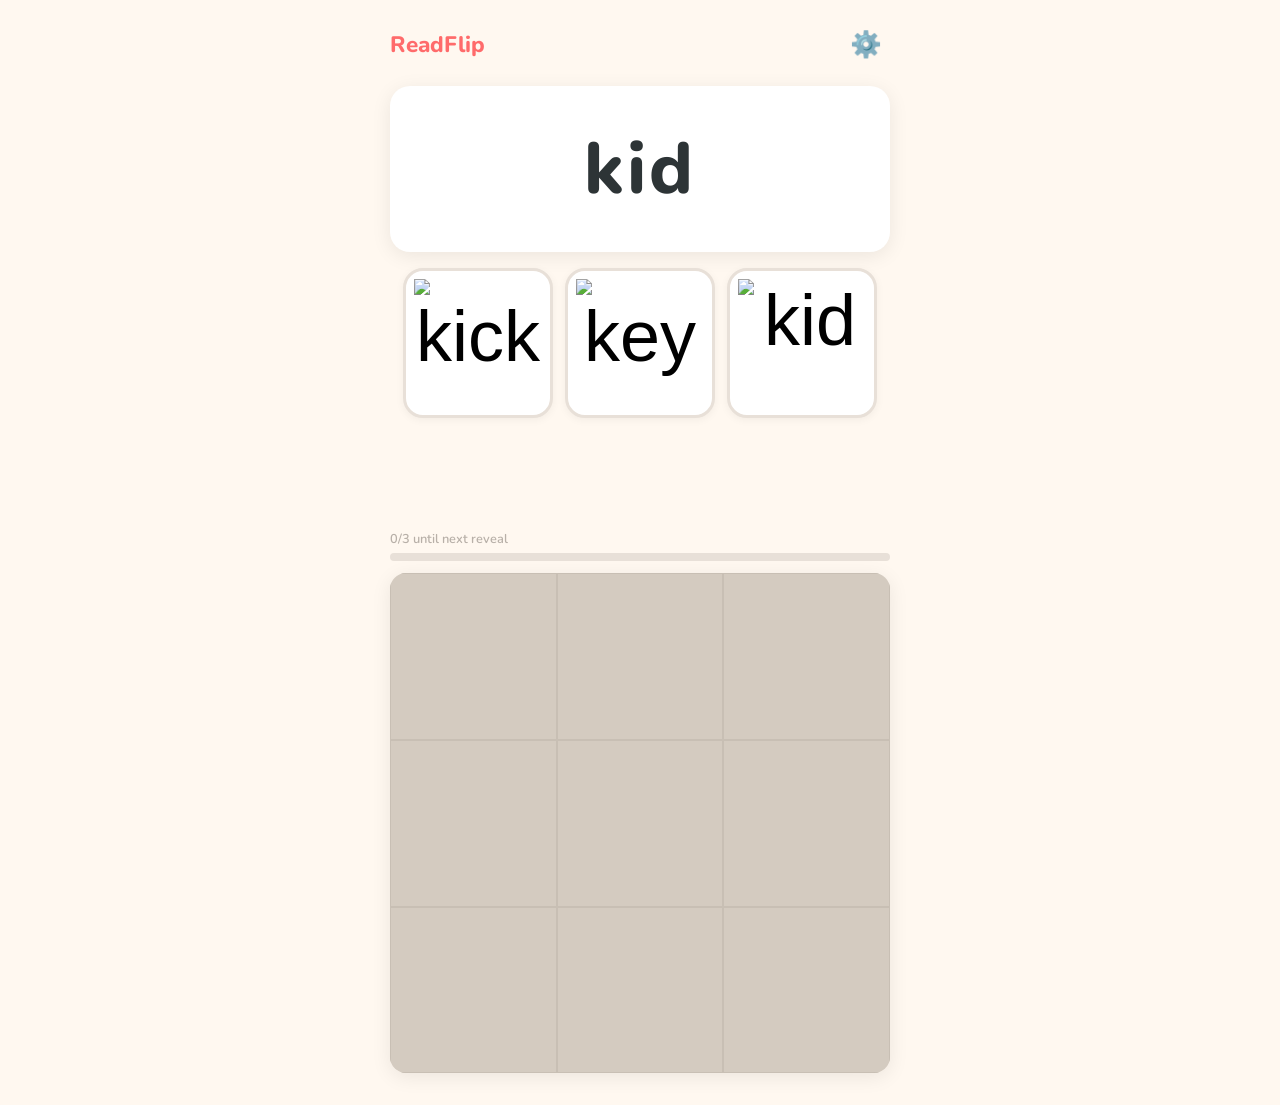
==== index.html @ 88215a0a "Initial commit: ReadFlip phonics flashcard app Static HTML/JS/CSS app for phonics practice with myst" ====
<!DOCTYPE html>
<html lang="en">
<head>
  <meta charset="UTF-8">
  <meta name="viewport" content="width=device-width, initial-scale=1.0">
  <title>ReadFlip — Phonics Flashcards</title>
  <link rel="stylesheet" href="style.css">
</head>
<body>

  <div class="header">
    <h1>ReadFlip</h1>
    <button class="settings-btn" id="settings-btn" aria-label="Settings">⚙️</button>
  </div>

  <div class="card-container">
    <div class="flashcard" id="flashcard"></div>
  </div>

  <div class="emoji-choices" id="emoji-choices"></div>

  <div class="feedback" id="feedback"></div>

  <div class="btn-row" id="next-row" style="display:none">
    <button class="next-btn" id="next-btn">Next</button>
  </div>

  <div class="session-counter" id="session-counter"></div>

  <div class="progress-section">
    <div class="progress-label" id="progress-label">0/4 until next reveal</div>
    <div class="progress-bar-track">
      <div class="progress-bar-fill" id="progress-fill" style="width: 0%"></div>
    </div>
  </div>

  <div class="mystery-section">
    <div class="mystery-wrapper" id="mystery-wrapper">
      <canvas id="mystery-canvas"></canvas>
      <div class="mystery-overlay" id="mystery-overlay"></div>
    </div>
  </div>

  <script src="wordData.js"></script>
  <script src="mysteryPictures.js"></script>
  <script src="app.js"></script>
</body>
</html>
---- style.css ----
@import url('https://fonts.googleapis.com/css2?family=Nunito:wght@400;600;700;800&display=swap');

* {
  box-sizing: border-box;
  margin: 0;
  padding: 0;
}

:root {
  --coral: #FF6B6B;
  --coral-dark: #e55a5a;
  --teal: #4ECDC4;
  --teal-dark: #3dbdb4;
  --cream: #FFF8F0;
  --warm-grey: #B8B0A8;
  --dark: #2D3436;
  --card-bg: #FFFFFF;
  --shadow: 0 4px 20px rgba(0,0,0,0.08);
  --radius: 20px;
}

body {
  font-family: 'Nunito', sans-serif;
  background: var(--cream);
  color: var(--dark);
  min-height: 100vh;
  display: flex;
  flex-direction: column;
  align-items: center;
  padding: 16px;
  -webkit-tap-highlight-color: transparent;
  user-select: none;
}

/* ---- Header ---- */
.header {
  width: 100%;
  max-width: 500px;
  display: flex;
  justify-content: space-between;
  align-items: center;
  padding: 8px 0;
  margin-bottom: 12px;
}

.header h1 {
  font-size: 1.4rem;
  font-weight: 800;
  color: var(--coral);
}

.settings-btn {
  background: none;
  border: none;
  font-size: 1.6rem;
  cursor: pointer;
  padding: 8px;
  border-radius: 50%;
  transition: background 0.2s;
  line-height: 1;
}

.settings-btn:hover {
  background: rgba(0,0,0,0.05);
}

/* ---- Flashcard ---- */
.card-container {
  width: 100%;
  max-width: 500px;
  margin-bottom: 16px;
}

.flashcard {
  background: var(--card-bg);
  border-radius: var(--radius);
  box-shadow: var(--shadow);
  padding: 40px 32px;
  text-align: center;
  min-height: 140px;
  display: flex;
  flex-direction: column;
  align-items: center;
  justify-content: center;
}

.flashcard-word {
  font-size: 3.5rem;
  font-weight: 800;
  letter-spacing: 0.04em;
  line-height: 1.2;
}

/* ---- Emoji choices ---- */
.emoji-choices {
  width: 100%;
  max-width: 500px;
  display: flex;
  gap: 12px;
  margin-bottom: 16px;
  justify-content: center;
}

.emoji-btn {
  flex: 1;
  max-width: 150px;
  aspect-ratio: 1;
  font-size: 3.5rem;
  background: var(--card-bg);
  border: 3px solid #E8E0D8;
  border-radius: var(--radius);
  cursor: pointer;
  display: flex;
  align-items: center;
  justify-content: center;
  transition: transform 0.12s ease, border-color 0.12s ease;
  box-shadow: 0 2px 8px rgba(0,0,0,0.05);
  position: relative;
  padding: 8px;
  overflow: hidden;
}

.emoji-btn img {
  display: block;
  width: 100%;
  height: 100%;
  object-fit: contain;
  pointer-events: none;
}

.emoji-btn:active {
  transform: scale(0.94);
}

.emoji-btn.correct {
  border-color: var(--teal);
  background: #E8FFF8;
  animation: popCorrect 0.4s ease;
}

.emoji-btn.wrong {
  border-color: var(--coral);
  opacity: 0.4;
}

.emoji-btn.reveal {
  border-color: var(--teal);
  background: #E8FFF8;
}

.emoji-btn.disabled {
  pointer-events: none;
}

@keyframes popCorrect {
  0% { transform: scale(1); }
  40% { transform: scale(1.12); }
  100% { transform: scale(1); }
}

/* ---- Feedback (tick / cross) ---- */
.feedback {
  width: 100%;
  max-width: 500px;
  text-align: center;
  min-height: 60px;
  display: flex;
  align-items: center;
  justify-content: center;
  margin-bottom: 8px;
}

.feedback-tick {
  font-size: 3rem;
  color: var(--teal);
  animation: tickPop 0.5s ease;
}

.feedback-try-again {
  font-size: 1.1rem;
  color: var(--coral);
  font-weight: 700;
  animation: fadeInUp 0.3s ease;
}

@keyframes tickPop {
  0% { transform: scale(0); opacity: 0; }
  50% { transform: scale(1.3); }
  100% { transform: scale(1); opacity: 1; }
}

@keyframes fadeInUp {
  from { opacity: 0; transform: translateY(12px); }
  to { opacity: 1; transform: translateY(0); }
}

/* ---- Button row ---- */
.btn-row {
  width: 100%;
  max-width: 500px;
  display: flex;
  gap: 10px;
  margin-bottom: 12px;
}

.next-btn {
  flex: 1;
  padding: 16px;
  font-size: 1.2rem;
  font-weight: 700;
  font-family: 'Nunito', sans-serif;
  background: var(--coral);
  color: white;
  border: none;
  border-radius: var(--radius);
  cursor: pointer;
  transition: background 0.2s, transform 0.1s;
}

.next-btn:hover {
  background: var(--coral-dark);
}

.next-btn:active {
  transform: scale(0.97);
}

/* ---- Session counter ---- */
.session-counter {
  font-size: 0.85rem;
  color: var(--warm-grey);
  font-weight: 600;
  margin-bottom: 12px;
  min-height: 1.2em;
}

/* ---- Progress bar ---- */
.progress-section {
  width: 100%;
  max-width: 500px;
  margin-bottom: 12px;
}

.progress-label {
  font-size: 0.8rem;
  color: var(--warm-grey);
  margin-bottom: 5px;
  font-weight: 600;
}

.progress-bar-track {
  width: 100%;
  height: 8px;
  background: #E8E0D8;
  border-radius: 4px;
  overflow: hidden;
}

.progress-bar-fill {
  height: 100%;
  background: var(--teal);
  border-radius: 4px;
  transition: width 0.4s ease;
}

/* ---- Mystery Picture ---- */
.mystery-section {
  width: 100%;
  max-width: 500px;
  margin-bottom: 16px;
}

.mystery-wrapper {
  position: relative;
  width: 100%;
  aspect-ratio: 1;
  border-radius: 16px;
  overflow: hidden;
  box-shadow: var(--shadow);
}

#mystery-canvas {
  display: block;
  width: 100%;
  height: 100%;
}

.mystery-overlay {
  position: absolute;
  inset: 0;
  display: grid;
  grid-template-columns: repeat(3, 1fr);
  grid-template-rows: repeat(3, 1fr);
}

.overlay-cell {
  background: #D4CBC0;
  transition: background 0.5s ease, opacity 0.5s ease;
  border: 1px solid #C8BFB4;
}

.overlay-cell.revealed {
  background: transparent;
  border-color: transparent;
  animation: cellReveal 0.5s ease forwards;
}

@keyframes cellReveal {
  0% { opacity: 1; }
  50% { opacity: 0.5; background: rgba(255,255,255,0.4); }
  100% { opacity: 0; }
}

/* ---- Empty state ---- */
.empty-state {
  text-align: center;
  padding: 40px 20px;
}

.empty-state p {
  font-size: 1.1rem;
  color: var(--warm-grey);
  margin-bottom: 12px;
}

/* ---- Celebration overlay ---- */
.celebration {
  position: fixed;
  inset: 0;
  background: rgba(0,0,0,0.5);
  display: flex;
  flex-direction: column;
  align-items: center;
  justify-content: center;
  z-index: 100;
  animation: fadeIn 0.3s ease;
  padding: 20px;
}

.celebration-content {
  background: var(--card-bg);
  border-radius: var(--radius);
  padding: 32px;
  text-align: center;
  max-width: 360px;
  width: 100%;
  animation: bounceIn 0.5s ease;
}

.celebration-canvas-wrap {
  width: 100%;
  aspect-ratio: 1;
  border-radius: 12px;
  overflow: hidden;
  margin-bottom: 16px;
}

.celebration-canvas-wrap canvas {
  width: 100%;
  height: 100%;
  display: block;
}

.celebration h2 {
  font-size: 1.5rem;
  color: var(--coral);
  margin-bottom: 8px;
}

.celebration p {
  color: var(--warm-grey);
  margin-bottom: 20px;
}

.celebration button {
  padding: 12px 32px;
  font-size: 1.1rem;
  font-weight: 700;
  font-family: 'Nunito', sans-serif;
  background: var(--teal);
  color: white;
  border: none;
  border-radius: var(--radius);
  cursor: pointer;
}

@keyframes fadeIn {
  from { opacity: 0; }
  to { opacity: 1; }
}

@keyframes bounceIn {
  0% { transform: scale(0.7); opacity: 0; }
  60% { transform: scale(1.05); }
  100% { transform: scale(1); opacity: 1; }
}

/* ---- Settings Panel ---- */
.settings-overlay {
  position: fixed;
  inset: 0;
  background: rgba(0,0,0,0.4);
  z-index: 50;
  animation: fadeIn 0.2s ease;
}

.settings-panel {
  position: fixed;
  bottom: 0;
  left: 0;
  right: 0;
  max-height: 85vh;
  background: var(--card-bg);
  border-radius: 24px 24px 0 0;
  padding: 24px 20px;
  z-index: 51;
  overflow-y: auto;
  animation: slideUp 0.3s ease;
}

@keyframes slideUp {
  from { transform: translateY(100%); }
  to { transform: translateY(0); }
}

.settings-header {
  display: flex;
  justify-content: space-between;
  align-items: center;
  margin-bottom: 8px;
}

.settings-header h2 {
  font-size: 1.2rem;
  font-weight: 800;
}

.close-btn {
  background: none;
  border: none;
  font-size: 1.5rem;
  cursor: pointer;
  padding: 8px;
  line-height: 1;
  color: var(--warm-grey);
}

.word-count {
  font-size: 0.95rem;
  color: var(--teal);
  font-weight: 700;
  margin-bottom: 20px;
}

.sound-group {
  margin-bottom: 20px;
}

.sound-group-header {
  display: flex;
  align-items: center;
  gap: 8px;
  margin-bottom: 10px;
  cursor: pointer;
  padding: 4px 0;
}

.sound-group-header h3 {
  font-size: 0.95rem;
  font-weight: 700;
  color: var(--dark);
}

.group-toggle {
  font-size: 0.75rem;
  color: var(--teal);
  font-weight: 700;
  background: none;
  border: 1px solid var(--teal);
  border-radius: 8px;
  padding: 2px 8px;
  cursor: pointer;
  margin-left: auto;
}

.sound-chips {
  display: flex;
  flex-wrap: wrap;
  gap: 8px;
}

.sound-chip {
  padding: 8px 14px;
  border-radius: 12px;
  font-size: 0.95rem;
  font-weight: 700;
  font-family: 'Nunito', sans-serif;
  cursor: pointer;
  transition: all 0.15s ease;
  border: 2px solid #D4CBC0;
  background: transparent;
  color: var(--warm-grey);
  min-width: 44px;
  min-height: 44px;
  display: flex;
  align-items: center;
  justify-content: center;
}

.sound-chip.active {
  background: var(--teal);
  border-color: var(--teal);
  color: white;
}

.sound-chip:active {
  transform: scale(0.93);
}

/* ---- Responsive ---- */
@media (max-width: 400px) {
  .flashcard-word {
    font-size: 2.8rem;
  }
  .flashcard {
    padding: 32px 24px;
    min-height: 120px;
  }
  .emoji-btn {
    font-size: 2.8rem;
  }
}

@media (min-width: 768px) {
  .flashcard-word {
    font-size: 4.5rem;
  }
  .emoji-btn {
    font-size: 4.5rem;
  }
}
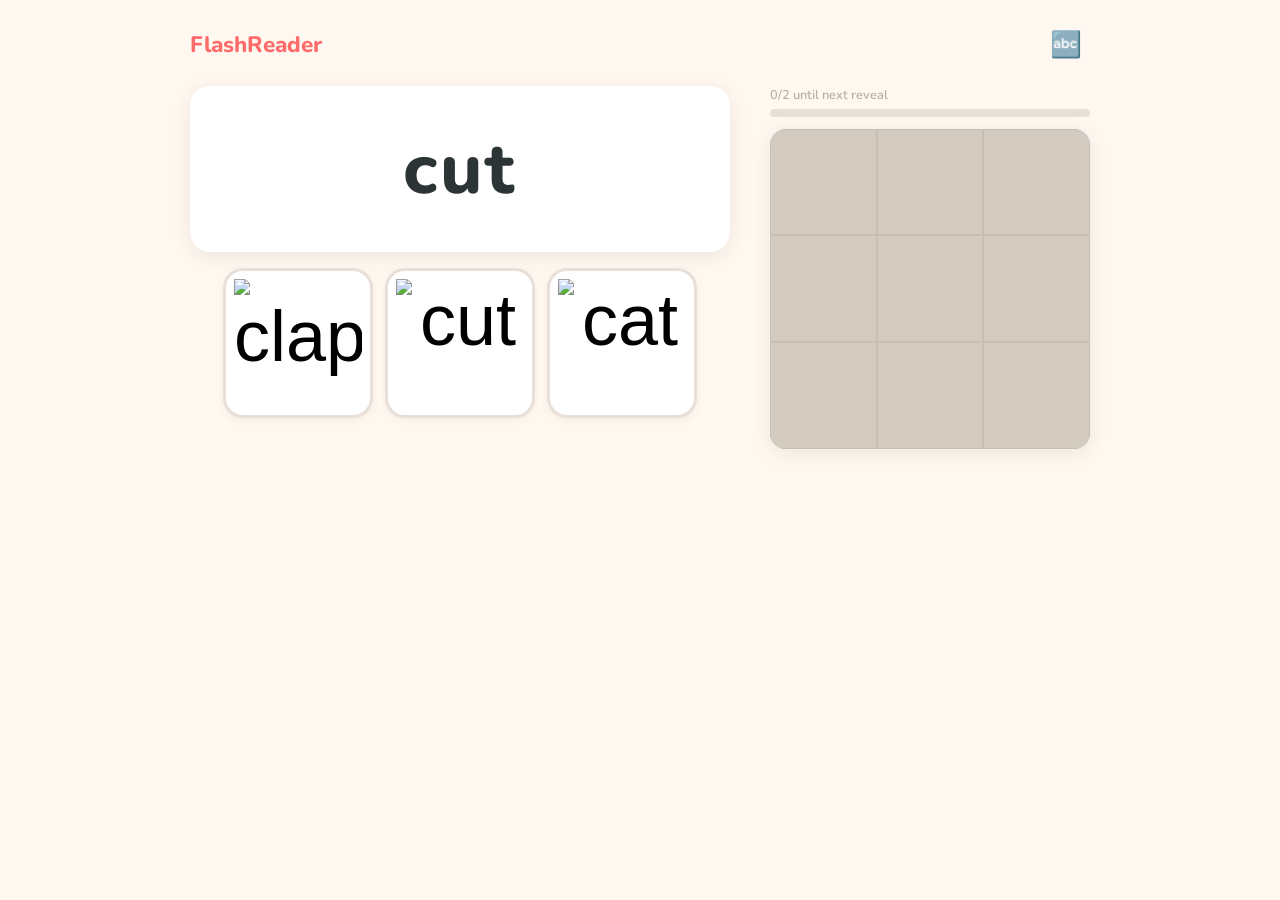
==== commit 78e6fb30: "Rename to FlashReader, reduce reveal threshold, improve layout - Rename app from ReadFlip to FlashRe" ====
--- a/index.html
+++ b/index.html
@@ -3,41 +3,47 @@
 <head>
   <meta charset="UTF-8">
   <meta name="viewport" content="width=device-width, initial-scale=1.0">
-  <title>ReadFlip — Phonics Flashcards</title>
+  <title>FlashReader — Phonics Flashcards</title>
   <link rel="stylesheet" href="style.css">
 </head>
 <body>
 
   <div class="header">
-    <h1>ReadFlip</h1>
-    <button class="settings-btn" id="settings-btn" aria-label="Settings">⚙️</button>
+    <h1>FlashReader</h1>
+    <button class="settings-btn" id="settings-btn" aria-label="Settings" title="Pick which sounds to include">🔤</button>
   </div>
 
-  <div class="card-container">
-    <div class="flashcard" id="flashcard"></div>
-  </div>
+  <div class="main-layout">
+    <div class="quiz-column">
+      <div class="card-container">
+        <div class="flashcard" id="flashcard"></div>
+      </div>
 
-  <div class="emoji-choices" id="emoji-choices"></div>
+      <div class="emoji-choices" id="emoji-choices"></div>
 
-  <div class="feedback" id="feedback"></div>
+      <div class="feedback" id="feedback"></div>
 
-  <div class="btn-row" id="next-row" style="display:none">
-    <button class="next-btn" id="next-btn">Next</button>
-  </div>
+      <div class="btn-row" id="next-row" style="display:none">
+        <button class="next-btn" id="next-btn">Next</button>
+      </div>
 
-  <div class="session-counter" id="session-counter"></div>
+      <div class="session-counter" id="session-counter"></div>
+    </div>
 
-  <div class="progress-section">
-    <div class="progress-label" id="progress-label">0/4 until next reveal</div>
-    <div class="progress-bar-track">
-      <div class="progress-bar-fill" id="progress-fill" style="width: 0%"></div>
-    </div>
-  </div>
+    <div class="picture-column">
+      <div class="progress-section">
+        <div class="progress-label" id="progress-label">0/4 until next reveal</div>
+        <div class="progress-bar-track">
+          <div class="progress-bar-fill" id="progress-fill" style="width: 0%"></div>
+        </div>
+      </div>
 
-  <div class="mystery-section">
-    <div class="mystery-wrapper" id="mystery-wrapper">
-      <canvas id="mystery-canvas"></canvas>
-      <div class="mystery-overlay" id="mystery-overlay"></div>
+      <div class="mystery-section">
+        <div class="mystery-wrapper" id="mystery-wrapper">
+          <canvas id="mystery-canvas"></canvas>
+          <div class="mystery-overlay" id="mystery-overlay"></div>
+        </div>
+      </div>
     </div>
   </div>
 
--- a/style.css
+++ b/style.css
@@ -517,6 +517,26 @@
   transform: scale(0.93);
 }
 
+/* ---- Layout ---- */
+.main-layout {
+  width: 100%;
+  max-width: 500px;
+  display: flex;
+  flex-direction: column;
+  align-items: center;
+}
+
+.quiz-column {
+  width: 100%;
+  display: flex;
+  flex-direction: column;
+  align-items: center;
+}
+
+.picture-column {
+  width: 100%;
+}
+
 /* ---- Responsive ---- */
 @media (max-width: 400px) {
   .flashcard-word {
@@ -532,6 +552,38 @@
 }
 
 @media (min-width: 768px) {
+  .header {
+    max-width: 900px;
+  }
+
+  .main-layout {
+    max-width: 900px;
+    flex-direction: row;
+    align-items: flex-start;
+    gap: 40px;
+  }
+
+  .quiz-column {
+    flex: 1;
+    min-width: 0;
+  }
+
+  .card-container,
+  .emoji-choices,
+  .feedback,
+  .btn-row,
+  .progress-section,
+  .mystery-section {
+    max-width: none;
+  }
+
+  .picture-column {
+    width: 320px;
+    flex-shrink: 0;
+    position: sticky;
+    top: 16px;
+  }
+
   .flashcard-word {
     font-size: 4.5rem;
   }
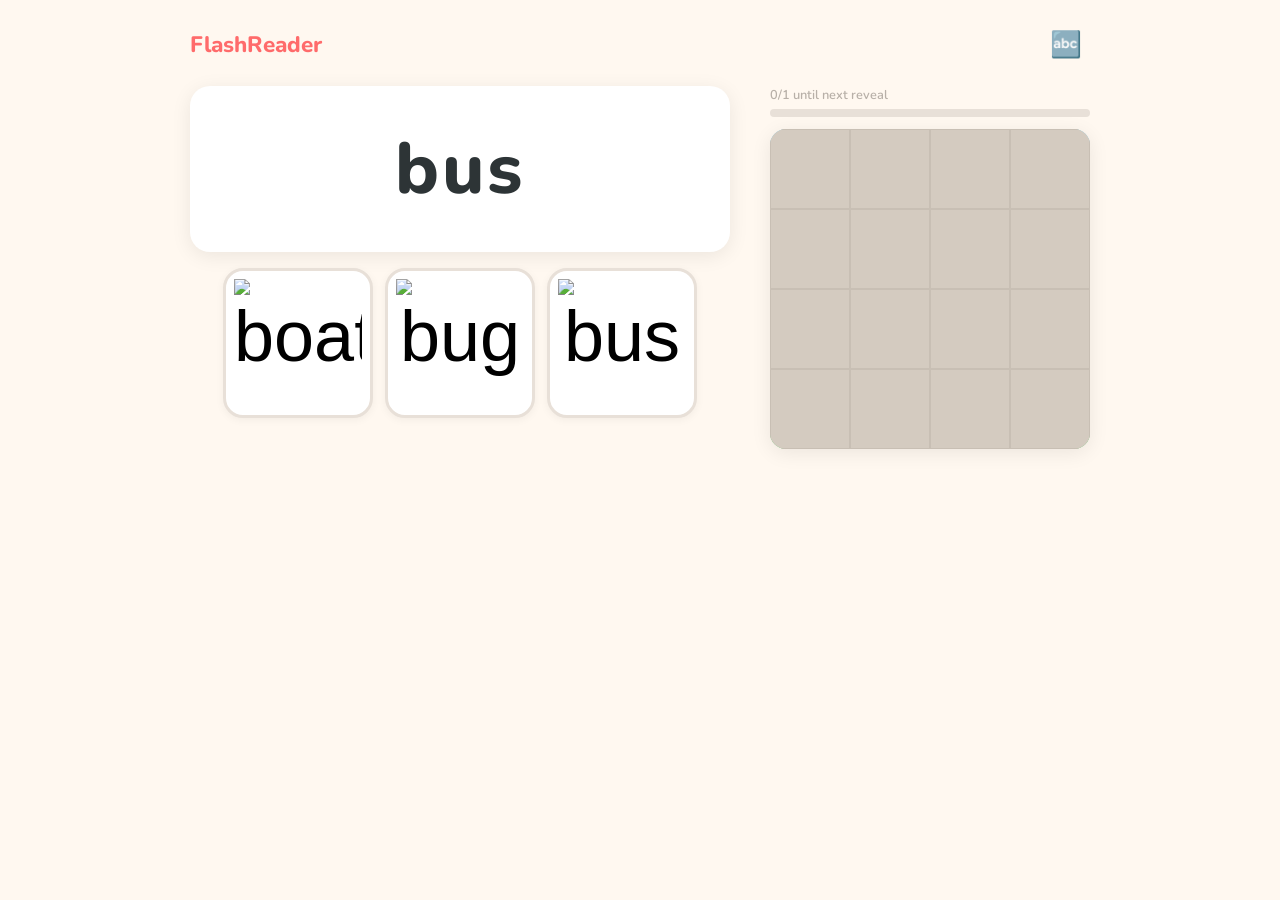
==== commit d71dfdc4: "Switch to 4x4 grid, reveal one square per correct answer Co-Authored-By: Claude Opus 4.6 <noreply@an" ====
--- a/index.html
+++ b/index.html
@@ -32,7 +32,7 @@
 
     <div class="picture-column">
       <div class="progress-section">
-        <div class="progress-label" id="progress-label">0/4 until next reveal</div>
+        <div class="progress-label" id="progress-label">0/1 until next reveal</div>
         <div class="progress-bar-track">
           <div class="progress-bar-fill" id="progress-fill" style="width: 0%"></div>
         </div>
--- a/style.css
+++ b/style.css
@@ -289,8 +289,8 @@
   position: absolute;
   inset: 0;
   display: grid;
-  grid-template-columns: repeat(3, 1fr);
-  grid-template-rows: repeat(3, 1fr);
+  grid-template-columns: repeat(4, 1fr);
+  grid-template-rows: repeat(4, 1fr);
 }
 
 .overlay-cell {
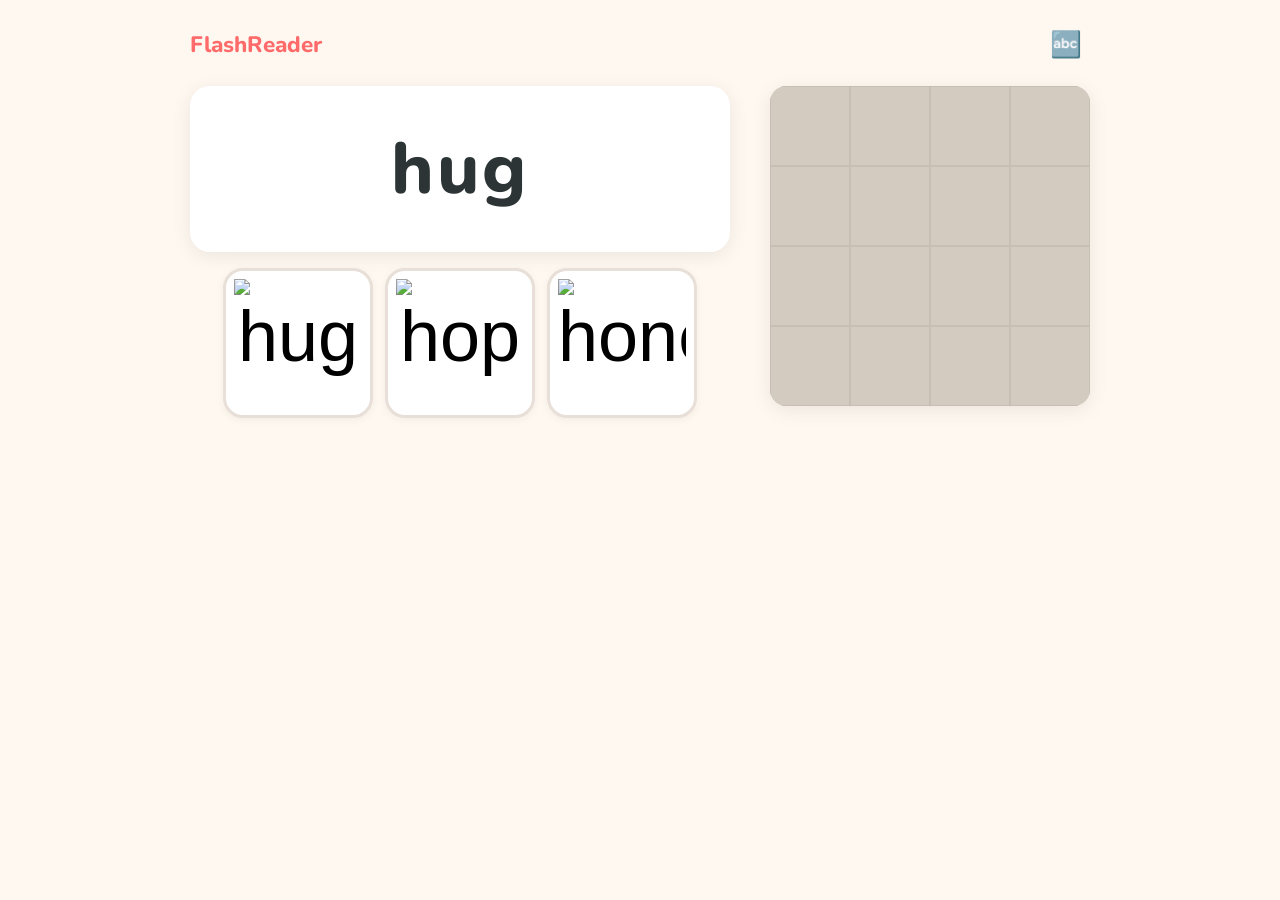
==== commit 0f33a86a: "Remove progress bar, session counter, feedback section Show tick overlay on correct emoji button ins" ====
--- a/index.html
+++ b/index.html
@@ -20,24 +20,9 @@
       </div>
 
       <div class="emoji-choices" id="emoji-choices"></div>
-
-      <div class="feedback" id="feedback"></div>
-
-      <div class="btn-row" id="next-row" style="display:none">
-        <button class="next-btn" id="next-btn">Next</button>
-      </div>
-
-      <div class="session-counter" id="session-counter"></div>
     </div>
 
     <div class="picture-column">
-      <div class="progress-section">
-        <div class="progress-label" id="progress-label">0/1 until next reveal</div>
-        <div class="progress-bar-track">
-          <div class="progress-bar-fill" id="progress-fill" style="width: 0%"></div>
-        </div>
-      </div>
-
       <div class="mystery-section">
         <div class="mystery-wrapper" id="mystery-wrapper">
           <canvas id="mystery-canvas"></canvas>
--- a/style.css
+++ b/style.css
@@ -149,6 +149,20 @@
 }
 
 .emoji-btn.disabled {
+  pointer-events: none;
+}
+
+.emoji-tick {
+  position: absolute;
+  inset: 0;
+  display: flex;
+  align-items: center;
+  justify-content: center;
+  font-size: 3rem;
+  color: var(--teal);
+  background: rgba(255,255,255,0.6);
+  border-radius: var(--radius);
+  animation: tickPop 0.5s ease;
   pointer-events: none;
 }
 
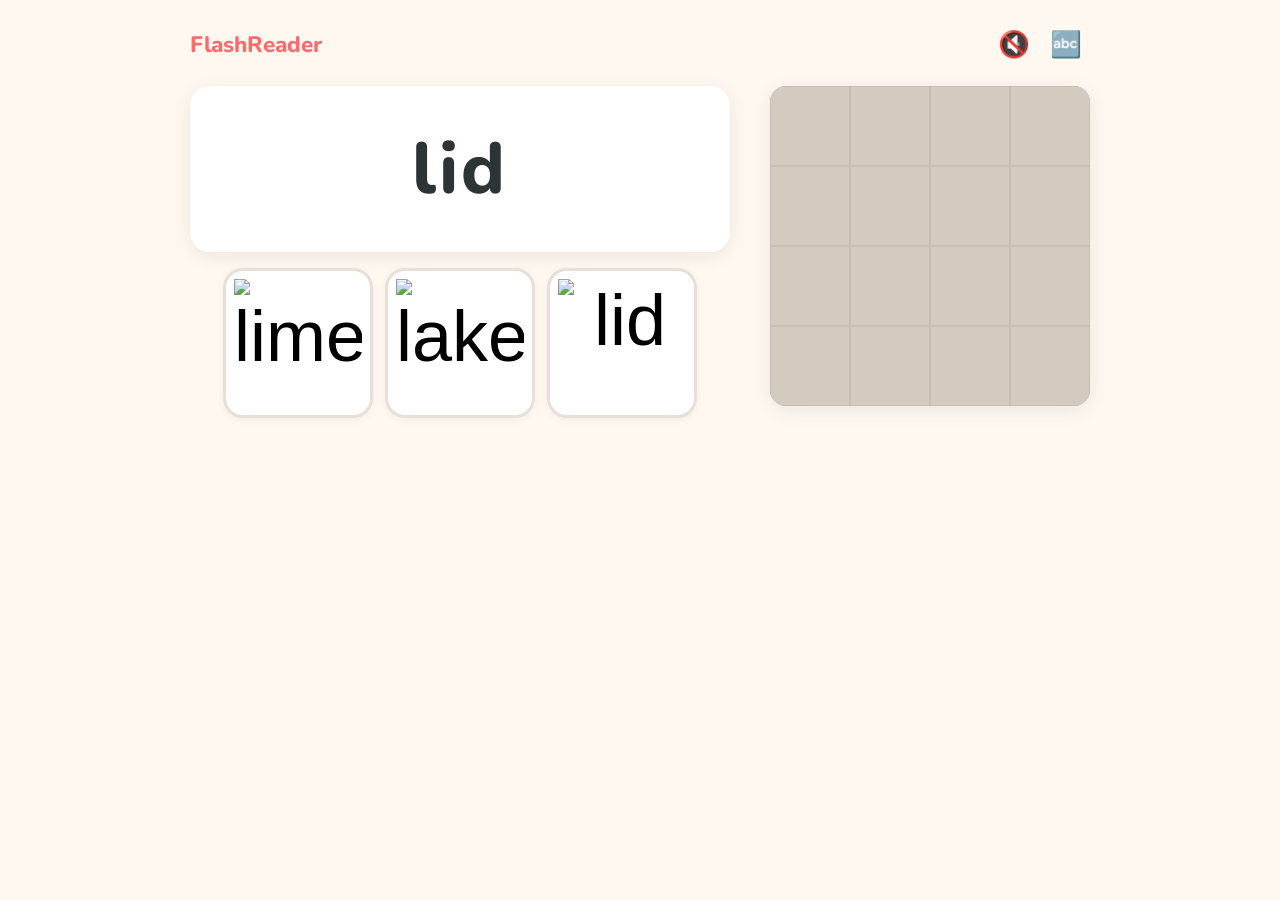
==== commit d6c0a689: "Add Web Speech API to read words aloud Toggle button (speaker emoji) next to settings. Speaks the co" ====
--- a/index.html
+++ b/index.html
@@ -10,7 +10,10 @@
 
   <div class="header">
     <h1>FlashReader</h1>
-    <button class="settings-btn" id="settings-btn" aria-label="Settings" title="Pick which sounds to include">🔤</button>
+    <div class="header-buttons">
+      <button class="settings-btn" id="voice-btn" aria-label="Toggle voice" title="Read words aloud">🔇</button>
+      <button class="settings-btn" id="settings-btn" aria-label="Settings" title="Pick which sounds to include">🔤</button>
+    </div>
   </div>
 
   <div class="main-layout">
--- a/style.css
+++ b/style.css
@@ -47,6 +47,11 @@
   font-size: 1.4rem;
   font-weight: 800;
   color: var(--coral);
+}
+
+.header-buttons {
+  display: flex;
+  gap: 4px;
 }
 
 .settings-btn {
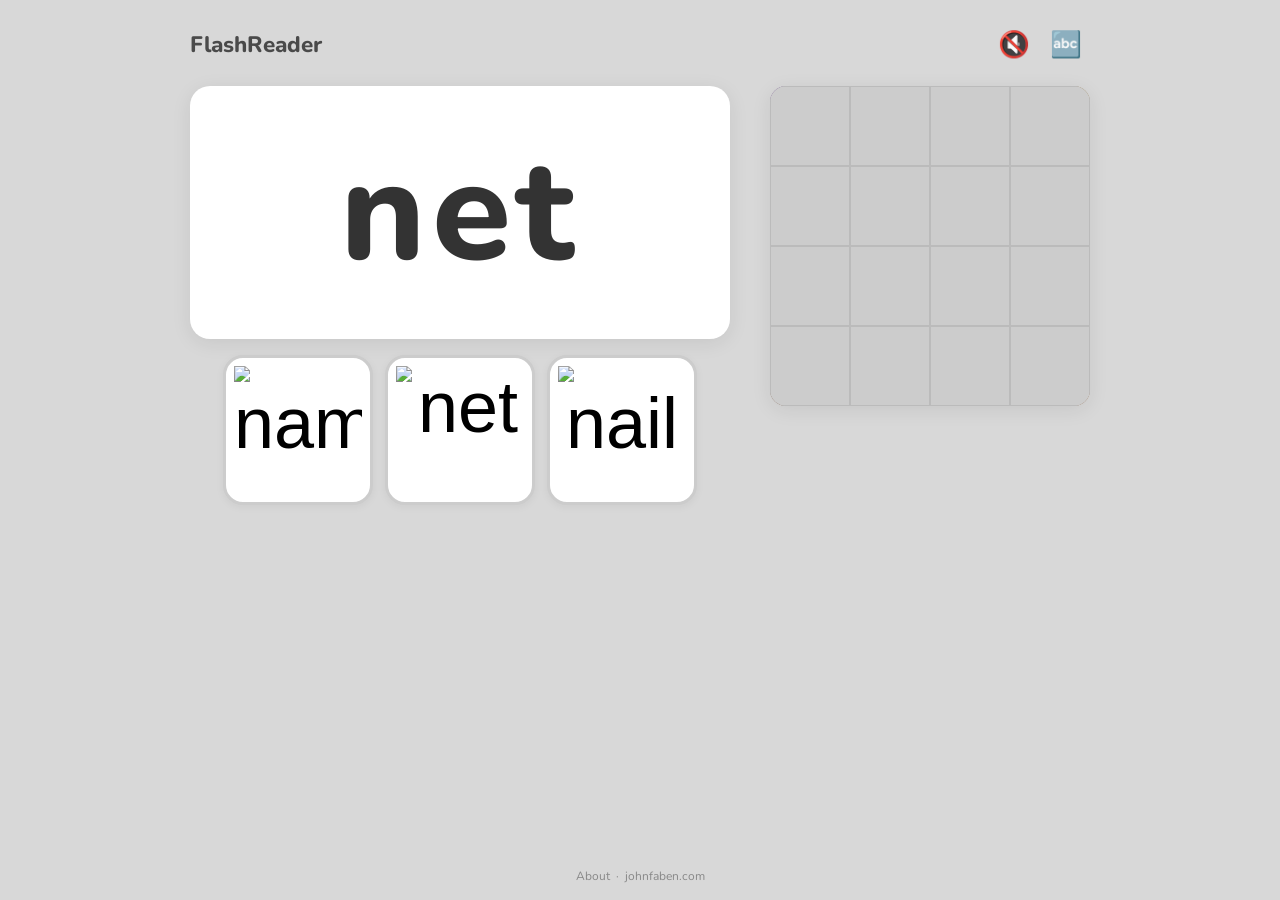
==== commit eee172be: "Photo rewards on a 4x4 tile grid, About page, and play improvements - Reward pictures are now photog" ====
--- a/index.html
+++ b/index.html
@@ -28,13 +28,19 @@
     <div class="picture-column">
       <div class="mystery-section">
         <div class="mystery-wrapper" id="mystery-wrapper">
-          <canvas id="mystery-canvas"></canvas>
+          <img id="mystery-img" alt="" draggable="false">
           <div class="mystery-overlay" id="mystery-overlay"></div>
         </div>
       </div>
     </div>
   </div>
 
+  <footer class="site-footer">
+    <a href="about.html">About</a>
+    <span aria-hidden="true">&middot;</span>
+    <a href="https://johnfaben.com">johnfaben.com</a>
+  </footer>
+
   <script src="wordData.js"></script>
   <script src="mysteryPictures.js"></script>
   <script src="app.js"></script>
--- a/style.css
+++ b/style.css
@@ -7,13 +7,13 @@
 }
 
 :root {
-  --coral: #FF6B6B;
-  --coral-dark: #e55a5a;
-  --teal: #4ECDC4;
-  --teal-dark: #3dbdb4;
-  --cream: #FFF8F0;
-  --warm-grey: #B8B0A8;
-  --dark: #2D3436;
+  --coral: #4a4a4a;
+  --coral-dark: #2e2e2e;
+  --teal: #666666;
+  --teal-dark: #4a4a4a;
+  --cream: #d8d8d8;
+  --warm-grey: #888888;
+  --dark: #333333;
   --card-bg: #FFFFFF;
   --shadow: 0 4px 20px rgba(0,0,0,0.08);
   --radius: 20px;
@@ -90,10 +90,12 @@
 }
 
 .flashcard-word {
-  font-size: 3.5rem;
+  font-size: 7rem;
   font-weight: 800;
   letter-spacing: 0.04em;
   line-height: 1.2;
+  white-space: nowrap;
+  max-width: 100%;
 }
 
 /* ---- Emoji choices ---- */
@@ -112,7 +114,7 @@
   aspect-ratio: 1;
   font-size: 3.5rem;
   background: var(--card-bg);
-  border: 3px solid #E8E0D8;
+  border: 3px solid #cccccc;
   border-radius: var(--radius);
   cursor: pointer;
   display: flex;
@@ -139,7 +141,7 @@
 
 .emoji-btn.correct {
   border-color: var(--teal);
-  background: #E8FFF8;
+  background: #ebebeb;
   animation: popCorrect 0.4s ease;
 }
 
@@ -150,7 +152,7 @@
 
 .emoji-btn.reveal {
   border-color: var(--teal);
-  background: #E8FFF8;
+  background: #ebebeb;
 }
 
 .emoji-btn.disabled {
@@ -171,6 +173,51 @@
   pointer-events: none;
 }
 
+/* The tick is drawn (not a text character) so it matches the size and weight of the cross */
+.emoji-tick:not(.emoji-cross) {
+  font-size: 0;
+}
+
+.emoji-tick:not(.emoji-cross)::before {
+  content: '';
+  width: 78%;
+  aspect-ratio: 1;
+  background: var(--teal-dark);
+  -webkit-mask: url("data:image/svg+xml,%3Csvg xmlns='http://www.w3.org/2000/svg' viewBox='0 0 100 100'%3E%3Cpath d='M12 55 L38 82 L88 20' fill='none' stroke='black' stroke-width='11.5' stroke-linecap='round' stroke-linejoin='round'/%3E%3C/svg%3E") center / contain no-repeat;
+  mask: url("data:image/svg+xml,%3Csvg xmlns='http://www.w3.org/2000/svg' viewBox='0 0 100 100'%3E%3Cpath d='M12 55 L38 82 L88 20' fill='none' stroke='black' stroke-width='11.5' stroke-linecap='round' stroke-linejoin='round'/%3E%3C/svg%3E") center / contain no-repeat;
+}
+
+/* The wrong picture that was tapped: faded like the other wrong one, under a large solid cross */
+.emoji-btn.wrong.chosen {
+  opacity: 1;
+  background: color-mix(in srgb, var(--card-bg) 40%, transparent);
+  border-color: color-mix(in srgb, var(--coral) 40%, transparent);
+}
+
+.emoji-btn.wrong.chosen img {
+  opacity: 0.4;
+}
+
+.emoji-cross {
+  background: none;
+  font-size: 0;
+}
+
+.emoji-cross::before,
+.emoji-cross::after {
+  content: '';
+  position: absolute;
+  width: 78%;
+  height: 9%;
+  border-radius: 999px;
+  background: var(--coral-dark);
+  transform: rotate(45deg);
+}
+
+.emoji-cross::after {
+  transform: rotate(-45deg);
+}
+
 @keyframes popCorrect {
   0% { transform: scale(1); }
   40% { transform: scale(1.12); }
@@ -270,7 +317,7 @@
 .progress-bar-track {
   width: 100%;
   height: 8px;
-  background: #E8E0D8;
+  background: #cccccc;
   border-radius: 4px;
   overflow: hidden;
 }
@@ -298,10 +345,11 @@
   box-shadow: var(--shadow);
 }
 
-#mystery-canvas {
+#mystery-img {
   display: block;
   width: 100%;
   height: 100%;
+  object-fit: cover;
 }
 
 .mystery-overlay {
@@ -313,9 +361,9 @@
 }
 
 .overlay-cell {
-  background: #D4CBC0;
+  background: #cccccc;
   transition: background 0.5s ease, opacity 0.5s ease;
-  border: 1px solid #C8BFB4;
+  border: 1px solid #bbbbbb;
 }
 
 .overlay-cell.revealed {
@@ -366,18 +414,12 @@
   animation: bounceIn 0.5s ease;
 }
 
-.celebration-canvas-wrap {
-  width: 100%;
-  aspect-ratio: 1;
+.celebration-picture {
+  display: block;
+  max-width: 100%;
+  max-height: 50vh;
+  margin: 0 auto 16px;
   border-radius: 12px;
-  overflow: hidden;
-  margin-bottom: 16px;
-}
-
-.celebration-canvas-wrap canvas {
-  width: 100%;
-  height: 100%;
-  display: block;
 }
 
 .celebration h2 {
@@ -389,6 +431,12 @@
 .celebration p {
   color: var(--warm-grey);
   margin-bottom: 20px;
+}
+
+.celebration p.celebration-title {
+  color: var(--dark);
+  font-weight: 700;
+  margin-bottom: 2px;
 }
 
 .celebration button {
@@ -516,7 +564,7 @@
   font-family: 'Nunito', sans-serif;
   cursor: pointer;
   transition: all 0.15s ease;
-  border: 2px solid #D4CBC0;
+  border: 2px solid #cccccc;
   background: transparent;
   color: var(--warm-grey);
   min-width: 44px;
@@ -526,6 +574,13 @@
   justify-content: center;
 }
 
+.sound-chip .chip-hint {
+  margin-left: 5px;
+  font-size: 0.7rem;
+  font-weight: 600;
+  opacity: 0.75;
+}
+
 .sound-chip.active {
   background: var(--teal);
   border-color: var(--teal);
@@ -556,10 +611,29 @@
   width: 100%;
 }
 
+/* ---- Footer ---- */
+.site-footer {
+  margin-top: auto;
+  padding-top: 24px;
+  font-size: 0.75rem;
+  color: var(--warm-grey);
+  display: flex;
+  gap: 6px;
+}
+
+.site-footer a {
+  color: inherit;
+  text-decoration: none;
+}
+
+.site-footer a:hover {
+  text-decoration: underline;
+}
+
 /* ---- Responsive ---- */
 @media (max-width: 400px) {
   .flashcard-word {
-    font-size: 2.8rem;
+    font-size: 5.6rem;
   }
   .flashcard {
     padding: 32px 24px;
@@ -604,7 +678,7 @@
   }
 
   .flashcard-word {
-    font-size: 4.5rem;
+    font-size: 9rem;
   }
   .emoji-btn {
     font-size: 4.5rem;
